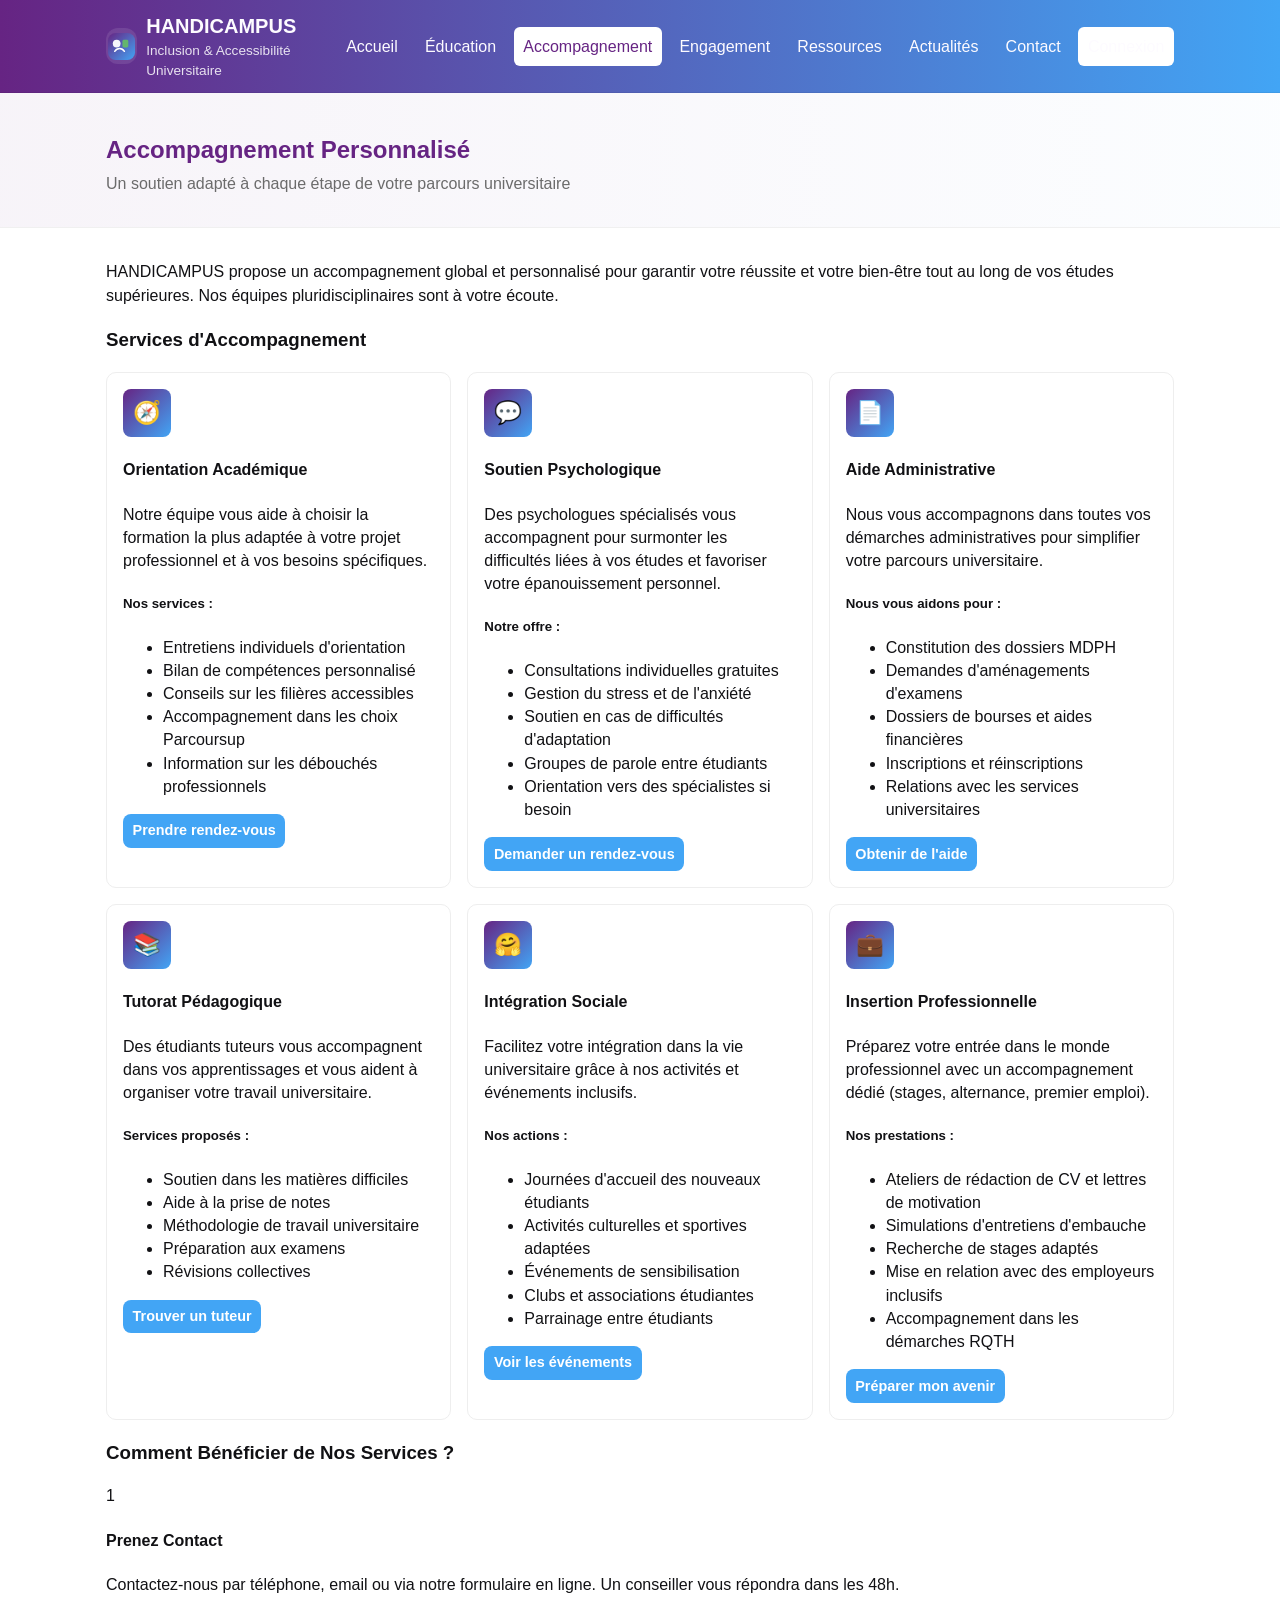
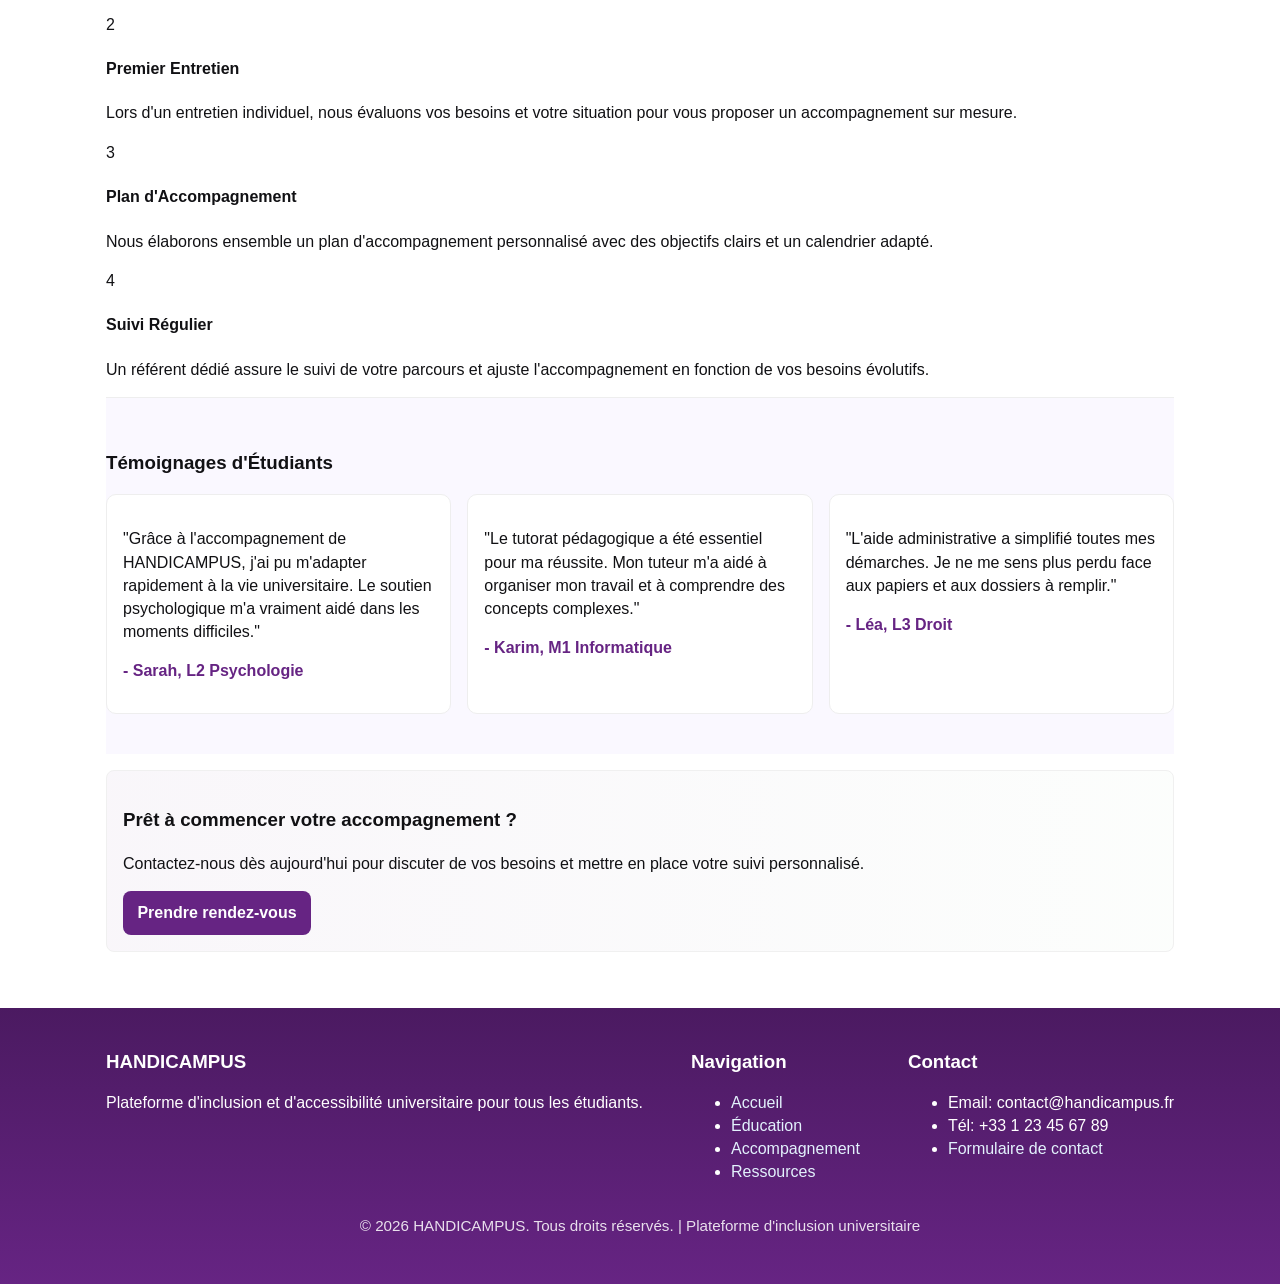
==== pages/accompagnement.html @ 8216fc27 "Add files via upload" ====
<!DOCTYPE html>
<html lang="fr">
<head>
    <meta charset="UTF-8">
    <meta name="viewport" content="width=device-width, initial-scale=1.0">
    <meta name="description" content="Services d'accompagnement personnalisé pour les étudiants en situation de handicap">
    <title>Accompagnement - HANDICAMPUS</title>
    <link rel="stylesheet" href="../css/style.css">
</head>
<body>
    <header class="main-header">
        <div class="container">
            <div class="logo">
                <div class="logo-mark" aria-hidden="true">
                    <img src="../assets/images/logo-symbol.svg" alt="">
                </div>
                <div>
                    <h1><a href="../index.html">HANDICAMPUS</a></h1>
                    <p class="tagline">Inclusion & Accessibilité Universitaire</p>
                </div>
            </div>
            <nav class="main-nav" role="navigation" aria-label="Navigation principale">
                <button class="menu-toggle" aria-label="Ouvrir le menu" aria-expanded="false">
                    <span></span>
                    <span></span>
                    <span></span>
                </button>
                <ul class="nav-list">
                    <li><a href="../index.html">Accueil</a></li>
                    <li><a href="education.html">Éducation</a></li>
                    <li><a href="accompagnement.html" class="active" aria-current="page">Accompagnement</a></li>
                    <li><a href="engagement.html">Engagement</a></li>
                    <li><a href="ressources.html">Ressources</a></li>
                    <li><a href="actualites.html">Actualités</a></li>
                    <li><a href="contact.html">Contact</a></li>
                    <li><a href="connexion.html" class="btn-connexion">Connexion</a></li>
                </ul>
            </nav>
        </div>
    </header>

    <main>
        <section class="page-header">
            <div class="container">
                <h2>Accompagnement Personnalisé</h2>
                <p>Un soutien adapté à chaque étape de votre parcours universitaire</p>
            </div>
        </section>

        <section class="content-section">
            <div class="container">
                <div class="intro-text">
                    <p>
                        HANDICAMPUS propose un accompagnement global et personnalisé pour garantir votre réussite 
                        et votre bien-être tout au long de vos études supérieures. Nos équipes pluridisciplinaires 
                        sont à votre écoute.
                    </p>
                </div>

                <h3 class="subsection-title">Services d'Accompagnement</h3>
                <div class="services-grid">
                    <article class="service-card">
                        <div class="service-header">
                            <div class="service-icon orientation-icon" aria-hidden="true"></div>
                            <h4>Orientation Académique</h4>
                        </div>
                        <div class="service-content">
                            <p>
                                Notre équipe vous aide à choisir la formation la plus adaptée à votre projet 
                                professionnel et à vos besoins spécifiques.
                            </p>
                            <h5>Nos services :</h5>
                            <ul>
                                <li>Entretiens individuels d'orientation</li>
                                <li>Bilan de compétences personnalisé</li>
                                <li>Conseils sur les filières accessibles</li>
                                <li>Accompagnement dans les choix Parcoursup</li>
                                <li>Information sur les débouchés professionnels</li>
                            </ul>
                            <a href="contact.html" class="btn btn-small btn-secondary">Prendre rendez-vous</a>
                        </div>
                    </article>

                    <article class="service-card">
                        <div class="service-header">
                            <div class="service-icon psycho-icon" aria-hidden="true"></div>
                            <h4>Soutien Psychologique</h4>
                        </div>
                        <div class="service-content">
                            <p>
                                Des psychologues spécialisés vous accompagnent pour surmonter les difficultés 
                                liées à vos études et favoriser votre épanouissement personnel.
                            </p>
                            <h5>Notre offre :</h5>
                            <ul>
                                <li>Consultations individuelles gratuites</li>
                                <li>Gestion du stress et de l'anxiété</li>
                                <li>Soutien en cas de difficultés d'adaptation</li>
                                <li>Groupes de parole entre étudiants</li>
                                <li>Orientation vers des spécialistes si besoin</li>
                            </ul>
                            <a href="contact.html" class="btn btn-small btn-secondary">Demander un rendez-vous</a>
                        </div>
                    </article>

                    <article class="service-card">
                        <div class="service-header">
                            <div class="service-icon admin-icon" aria-hidden="true"></div>
                            <h4>Aide Administrative</h4>
                        </div>
                        <div class="service-content">
                            <p>
                                Nous vous accompagnons dans toutes vos démarches administratives pour simplifier 
                                votre parcours universitaire.
                            </p>
                            <h5>Nous vous aidons pour :</h5>
                            <ul>
                                <li>Constitution des dossiers MDPH</li>
                                <li>Demandes d'aménagements d'examens</li>
                                <li>Dossiers de bourses et aides financières</li>
                                <li>Inscriptions et réinscriptions</li>
                                <li>Relations avec les services universitaires</li>
                            </ul>
                            <a href="contact.html" class="btn btn-small btn-secondary">Obtenir de l'aide</a>
                        </div>
                    </article>

                    <article class="service-card">
                        <div class="service-header">
                            <div class="service-icon tutorat-icon" aria-hidden="true"></div>
                            <h4>Tutorat Pédagogique</h4>
                        </div>
                        <div class="service-content">
                            <p>
                                Des étudiants tuteurs vous accompagnent dans vos apprentissages et vous aident 
                                à organiser votre travail universitaire.
                            </p>
                            <h5>Services proposés :</h5>
                            <ul>
                                <li>Soutien dans les matières difficiles</li>
                                <li>Aide à la prise de notes</li>
                                <li>Méthodologie de travail universitaire</li>
                                <li>Préparation aux examens</li>
                                <li>Révisions collectives</li>
                            </ul>
                            <a href="contact.html" class="btn btn-small btn-secondary">Trouver un tuteur</a>
                        </div>
                    </article>

                    <article class="service-card">
                        <div class="service-header">
                            <div class="service-icon integration-icon" aria-hidden="true"></div>
                            <h4>Intégration Sociale</h4>
                        </div>
                        <div class="service-content">
                            <p>
                                Facilitez votre intégration dans la vie universitaire grâce à nos activités 
                                et événements inclusifs.
                            </p>
                            <h5>Nos actions :</h5>
                            <ul>
                                <li>Journées d'accueil des nouveaux étudiants</li>
                                <li>Activités culturelles et sportives adaptées</li>
                                <li>Événements de sensibilisation</li>
                                <li>Clubs et associations étudiantes</li>
                                <li>Parrainage entre étudiants</li>
                            </ul>
                            <a href="actualites.html" class="btn btn-small btn-secondary">Voir les événements</a>
                        </div>
                    </article>

                    <article class="service-card">
                        <div class="service-header">
                            <div class="service-icon insertion-icon" aria-hidden="true"></div>
                            <h4>Insertion Professionnelle</h4>
                        </div>
                        <div class="service-content">
                            <p>
                                Préparez votre entrée dans le monde professionnel avec un accompagnement dédié 
                                (stages, alternance, premier emploi).
                            </p>
                            <h5>Nos prestations :</h5>
                            <ul>
                                <li>Ateliers de rédaction de CV et lettres de motivation</li>
                                <li>Simulations d'entretiens d'embauche</li>
                                <li>Recherche de stages adaptés</li>
                                <li>Mise en relation avec des employeurs inclusifs</li>
                                <li>Accompagnement dans les démarches RQTH</li>
                            </ul>
                            <a href="contact.html" class="btn btn-small btn-secondary">Préparer mon avenir</a>
                        </div>
                    </article>
                </div>

                <h3 class="subsection-title">Comment Bénéficier de Nos Services ?</h3>
                <div class="process-steps">
                    <article class="step-card">
                        <div class="step-number">1</div>
                        <h4>Prenez Contact</h4>
                        <p>
                            Contactez-nous par téléphone, email ou via notre formulaire en ligne. 
                            Un conseiller vous répondra dans les 48h.
                        </p>
                    </article>
                    <article class="step-card">
                        <div class="step-number">2</div>
                        <h4>Premier Entretien</h4>
                        <p>
                            Lors d'un entretien individuel, nous évaluons vos besoins et votre situation 
                            pour vous proposer un accompagnement sur mesure.
                        </p>
                    </article>
                    <article class="step-card">
                        <div class="step-number">3</div>
                        <h4>Plan d'Accompagnement</h4>
                        <p>
                            Nous élaborons ensemble un plan d'accompagnement personnalisé avec des objectifs 
                            clairs et un calendrier adapté.
                        </p>
                    </article>
                    <article class="step-card">
                        <div class="step-number">4</div>
                        <h4>Suivi Régulier</h4>
                        <p>
                            Un référent dédié assure le suivi de votre parcours et ajuste l'accompagnement 
                            en fonction de vos besoins évolutifs.
                        </p>
                    </article>
                </div>

                <div class="testimonials-section">
                    <h3 class="subsection-title">Témoignages d'Étudiants</h3>
                    <div class="testimonials-grid">
                        <article class="testimonial-card">
                            <p class="testimonial-text">
                                "Grâce à l'accompagnement de HANDICAMPUS, j'ai pu m'adapter rapidement à la vie 
                                universitaire. Le soutien psychologique m'a vraiment aidé dans les moments difficiles."
                            </p>
                            <p class="testimonial-author">- Sarah, L2 Psychologie</p>
                        </article>
                        <article class="testimonial-card">
                            <p class="testimonial-text">
                                "Le tutorat pédagogique a été essentiel pour ma réussite. Mon tuteur m'a aidé 
                                à organiser mon travail et à comprendre des concepts complexes."
                            </p>
                            <p class="testimonial-author">- Karim, M1 Informatique</p>
                        </article>
                        <article class="testimonial-card">
                            <p class="testimonial-text">
                                "L'aide administrative a simplifié toutes mes démarches. Je ne me sens plus perdu 
                                face aux papiers et aux dossiers à remplir."
                            </p>
                            <p class="testimonial-author">- Léa, L3 Droit</p>
                        </article>
                    </div>
                </div>

                <div class="cta-box">
                    <h3>Prêt à commencer votre accompagnement ?</h3>
                    <p>Contactez-nous dès aujourd'hui pour discuter de vos besoins et mettre en place votre suivi personnalisé.</p>
                    <a href="contact.html" class="btn btn-primary">Prendre rendez-vous</a>
                </div>
            </div>
        </section>
    </main>

    <footer class="main-footer">
        <div class="container">
            <div class="footer-content">
                <div class="footer-section">
                    <h3>HANDICAMPUS</h3>
                    <p>Plateforme d'inclusion et d'accessibilité universitaire pour tous les étudiants.</p>
                </div>
                <div class="footer-section">
                    <h3>Navigation</h3>
                    <ul>
                        <li><a href="../index.html">Accueil</a></li>
                        <li><a href="education.html">Éducation</a></li>
                        <li><a href="accompagnement.html">Accompagnement</a></li>
                        <li><a href="ressources.html">Ressources</a></li>
                    </ul>
                </div>
                <div class="footer-section">
                    <h3>Contact</h3>
                    <ul>
                        <li>Email: contact@handicampus.fr</li>
                        <li>Tél: +33 1 23 45 67 89</li>
                        <li><a href="contact.html">Formulaire de contact</a></li>
                    </ul>
                </div>
            </div>
            <div class="footer-bottom">
                <p>&copy; 2026 HANDICAMPUS. Tous droits réservés. | Plateforme d'inclusion universitaire</p>
            </div>
        </div>
    </footer>

    <script src="../js/main.js"></script>
</body>
</html>
---- css/style.css ----
/* HANDICAMPUS - style.css
   Charte graphique: violet #662483, bleu clair #42A5F5, vert #66BB6A
   Typographie: Segoe UI, Helvetica Neue, Arial, sans-serif (équivalent Myriad Pro)
   Accessibility-first styles, responsive with Flexbox
*/
:root{
  --color-primary: #662483;
  --color-secondary: #42A5F5;
  --color-accent: #66BB6A;
  --bg: #ffffff;
  --text: #111114;
  --muted: #6b6b6b;
  --max-width: 1100px;
  --radius: 8px;
  --focus: 3px solid color-mix(in srgb, var(--color-secondary) 48%, black 10%);
}

/* Base */
*{box-sizing: border-box}
html,body{height:100%}
body{
  margin:0;
  font-family: "Segoe UI", "Helvetica Neue", Arial, sans-serif;
  background:var(--bg);
  color:var(--text);
  line-height:1.45;
  -webkit-font-smoothing:antialiased;
}
.container{max-width:var(--max-width);margin:0 auto;padding:1rem}
a{color:var(--color-primary);text-decoration:none}
a:focus{outline:var(--focus);outline-offset:3px}

/* Utility: visually-hidden for screen readers */
.visually-hidden{position:absolute!important;height:1px;width:1px;overflow:hidden;clip:rect(1px,1px,1px,1px);white-space:nowrap;border:0;padding:0;margin:-1px}

/* Header */
.main-header{
  background:linear-gradient(90deg,var(--color-primary),var(--color-secondary));
  border-bottom:1px solid rgba(0,0,0,0.06);
  color:#fff;
}
.main-header .container{display:flex;align-items:center;justify-content:space-between;padding:0.75rem 1rem}
.logo{display:flex;align-items:center;gap:0.6rem}
.logo-mark{width:36px;height:36px;border-radius:12px;overflow:hidden;display:flex;align-items:center;justify-content:center;background:rgba(255,255,255,0.1)}
.logo-mark img{max-width:100%;height:auto;display:block}
.logo h1{font-size:1.25rem;margin:0;color:#fff}
.logo .tagline{margin:0;font-size:0.85rem;color:rgba(255,255,255,0.85)}
.main-header a{color:#fdfbff}
.main-header a:hover{color:#ffffff}

/* Navigation */
.main-nav{position:relative}
.menu-toggle{display:none;background:none;border:0;padding:0.35rem;cursor:pointer}
.menu-toggle span{display:block;width:22px;height:2px;background:#fff;margin:4px 0;border-radius:2px}
.nav-list{list-style:none;margin:0;padding:0;display:flex;gap:0.5rem;align-items:center}
.nav-list li a{display:inline-block;padding:0.5rem 0.6rem;border-radius:6px;color:#fdfbff}
.nav-list li a:focus{box-shadow:0 0 0 4px rgba(66,165,245,0.12)}
.nav-list li a.active, .nav-list li a[aria-current="page"]{background:#ffffff;color:var(--color-primary)}
.btn-connexion{background:#ffffff;color:var(--color-primary);padding:0.45rem 0.6rem;border-radius:6px}
.btn-connexion:focus{outline:var(--focus)}

/* Hero */
.hero{padding:2.5rem 0;background:linear-gradient(135deg, rgba(102,36,131,0.08), rgba(66,165,245,0.06))}
.hero .container{display:flex;flex-wrap:wrap;align-items:center;gap:2rem}
.hero-content{flex:1 1 260px;display:flex;flex-direction:column;gap:1rem}
.hero-title{font-size:1.6rem;color:var(--color-primary);margin:0}
.hero-description{color:var(--muted);margin:0}
.hero-buttons{display:flex;gap:0.6rem;flex-wrap:wrap}
.hero-illustration{flex:1 1 260px;display:flex;justify-content:center}
.hero-illustration img{max-width:100%;height:auto;display:block}
.btn{display:inline-block;padding:0.65rem 0.9rem;border-radius:8px;border:0;cursor:pointer;font-weight:600}
.btn-primary{background:var(--color-primary);color:#fff}
.btn-primary:focus{outline:var(--focus)}
.btn-secondary{background:var(--color-secondary);color:#fff}
.btn-secondary:focus{outline:var(--focus)}
.btn-light{background:#fff;border:1px solid #e6e6e6;color:var(--text)}
.btn-small{padding:0.4rem 0.6rem;font-size:0.9rem}
.btn-full{width:100%}

/* Sections & cards */
.section-title{font-size:1.25rem;color:var(--color-primary);margin-bottom:0.75rem}
.values-grid, .quick-grid, .info-grid, .services-grid, .partners-grid, .video-grid, .testimonials-grid{display:grid;gap:1rem}
.values-grid{grid-template-columns:repeat(auto-fit,minmax(200px,1fr));}
.quick-grid{grid-template-columns:repeat(auto-fit,minmax(200px,1fr));}
.info-grid{grid-template-columns:repeat(auto-fit,minmax(240px,1fr));}
.services-grid{grid-template-columns:repeat(auto-fit,minmax(320px,1fr));}
.partners-grid{grid-template-columns:repeat(auto-fit,minmax(220px,1fr));}
.video-grid{grid-template-columns:repeat(auto-fit,minmax(220px,1fr));}
.testimonials-grid{grid-template-columns:repeat(auto-fit,minmax(220px,1fr));}

.value-card, .quick-card, .info-card, .service-card, .partner-card, .video-card, .testimonial-card{background:#fff;border:1px solid #eee;padding:1rem;border-radius:10px}
.value-icon, .quick-icon, .card-icon, .service-icon{
  width:48px;
  height:48px;
  border-radius:8px;
  background:linear-gradient(135deg,var(--color-primary),var(--color-secondary));
  margin-bottom:0.5rem;
  display:flex;
  align-items:center;
  justify-content:center;
  color:#fff;
  font-size:1.4rem;
}

/* Icônes symboliques (emoji décoratifs, aria-hidden=true dans le HTML) */
.quick-icon::before,
.card-icon::before,
.service-icon::before,
.contact-icon::before{
  content:"";
}

/* Accès rapide - accueil */
.education-icon::before{content:"📘";}
.support-icon::before{content:"🤝";}
.engagement-icon::before{content:"🌍";}
.resources-icon::before{content:"📂";}

/* Page Éducation - cartes bourses & aides */
.bourse-icon::before{content:"💶";}
.aide-icon::before{content:"🧩";}
.transport-icon::before{content:"🚌";}
.materiel-icon::before{content:"💻";}

/* Page Accompagnement - services */
.orientation-icon::before{content:"🧭";}
.psycho-icon::before{content:"💬";}
.admin-icon::before{content:"📄";}
.tutorat-icon::before{content:"📚";}
.integration-icon::before{content:"🤗";}
.insertion-icon::before{content:"💼";}

/* Page Contact - moyens de contact */
.phone-icon::before{content:"📞";}
.email-icon::before{content:"✉️";}
.location-icon::before{content:"📍";}
.schedule-icon::before{content:"🕒";}

/* Page Administration - tuiles de stats */
.stat-card .stat-icon{
  width:40px;
  height:40px;
  border-radius:50%;
  background:linear-gradient(135deg,var(--color-secondary),var(--color-primary));
  display:flex;
  align-items:center;
  justify-content:center;
  color:#fff;
  font-size:1.3rem;
}
.users-icon::before{content:"👥";}
.messages-icon::before{content:"💌";}
.content-icon::before{content:"📝";}
.visits-icon::before{content:"📊";}

/* Info lists & checklists */
.check-list{list-style:disc;margin-left:1.2rem}
.resources-list{list-style:none;padding:0;margin:0;display:grid;gap:0.8rem}
.resource-item{display:flex;gap:0.8rem;align-items:flex-start}
.resource-icon{width:48px;height:48px;border-radius:6px;background:#f6f6f6}
.resource-link{display:inline-block;margin-top:0.4rem;color:var(--color-secondary)}

/* Page Éducation - cartes plus visuelles */
.page-header{padding:1.5rem 0 1rem;border-bottom:1px solid #f0f0f0;background:linear-gradient(90deg,rgba(102,36,131,0.05),rgba(66,165,245,0.02))}
.page-header h2{margin:0 0 0.25rem 0;color:var(--color-primary)}
.page-header p{margin:0;color:var(--muted)}

.content-section .intro-text{margin-bottom:1.2rem}

.info-card{
  position:relative;
  padding-top:1.2rem;
  border-radius:14px;
  border:1px solid #e2e2f2;
  box-shadow:0 6px 18px rgba(0,0,0,0.03);
  transition:transform 0.15s ease, box-shadow 0.15s ease;
}
.info-card::before{
  content:"";
  position:absolute;
  inset:0;
  border-radius:14px;
  border-top:4px solid var(--color-primary);
  opacity:0.85;
  pointer-events:none;
}
.info-card:hover{
  transform:translateY(-2px);
  box-shadow:0 10px 24px rgba(0,0,0,0.06);
}
.info-card h4{margin-top:0.4rem;margin-bottom:0.4rem;color:var(--color-primary);font-size:1.05rem}
.info-card p{margin-top:0;margin-bottom:0.4rem;color:var(--muted)}
.info-card ul{margin:0.1rem 0 0.2rem 1.1rem}

.card-icon{margin-bottom:0.4rem}
.bourse-icon{background:linear-gradient(135deg,#662483,#42A5F5)}
.aide-icon{background:linear-gradient(135deg,#42A5F5,#66BB6A)}
.transport-icon{background:linear-gradient(135deg,#42A5F5,#ffffff)}
.materiel-icon{background:linear-gradient(135deg,#662483,#66BB6A)}

.amenagements-section{display:grid;grid-template-columns:repeat(auto-fit,minmax(260px,1fr));gap:1rem;margin-top:0.7rem}
.amenagement-block{
  background:#faf8ff;
  border-radius:14px;
  border:1px solid #e0d7f5;
  padding:1rem;
  position:relative;
  overflow:hidden;
}
.amenagement-block::before{
  content:"";
  position:absolute;
  right:-40px;
  top:-40px;
  width:120px;
  height:120px;
  border-radius:50%;
  background:radial-gradient(circle at center, rgba(102,36,131,0.16), transparent 60%);
}
.amenagement-block h4{margin-top:0;margin-bottom:0.4rem;color:var(--color-primary)}
.amenagement-block p{margin-top:0;margin-bottom:0.4rem;color:var(--muted)}

.droits-section{display:grid;grid-template-columns:repeat(auto-fit,minmax(220px,1fr));gap:0.9rem;margin-top:0.7rem}
.droit-card{
  background:#ffffff;
  border-radius:12px;
  border:1px solid #e4e4e4;
  padding:0.8rem 0.9rem;
  position:relative;
}
.droit-card::before{
  content:"";
  position:absolute;
  left:0;
  top:0;
  bottom:0;
  width:4px;
  border-radius:12px 0 0 12px;
  background:linear-gradient(180deg,#42A5F5,#66BB6A);
}
.droit-card h4{margin:0 0 0.3rem 0;color:var(--color-primary);font-size:1.02rem}
.droit-card p{margin:0;color:var(--muted);font-size:0.96rem}

/* Forms */
input[type="text"],input[type="email"],input[type="tel"],select,textarea{width:100%;padding:0.6rem;border:1px solid #d9d9d9;border-radius:6px;font-size:1rem}
input:focus,select:focus,textarea:focus{outline:var(--focus);border-color:var(--color-secondary)}
.form-group{margin-bottom:0.85rem}
.error-message{color:#b00020;font-size:0.9rem;height:1.1rem}
.success-message{border:1px solid var(--color-accent);background:#f1fff3;padding:1rem;border-radius:8px}

/* Contact layout */
.contact-layout{display:grid;grid-template-columns:1fr 1fr;gap:1.2rem}
.contact-info{padding:0.5rem}
.contact-form-section{padding:0.5rem}
.contact-card{display:flex;gap:0.8rem;align-items:flex-start;padding:0.6rem;border-radius:8px;background:#fafafa;border:1px solid #f0f0f0}
.contact-icon{width:48px;height:48px;background:#fff;border-radius:8px}

/* Admin styles */
.admin-main{padding:1.5rem}
.admin-welcome{margin-bottom:1rem}
.stats-grid{display:grid;grid-template-columns:repeat(auto-fit,minmax(200px,1fr));gap:1rem}
.stat-card{background:#fff;border-radius:8px;padding:1rem;border:1px solid #eee;display:flex;gap:0.8rem;align-items:center}
.admin-table{width:100%;border-collapse:collapse}
.admin-table th, .admin-table td{padding:0.6rem;border-bottom:1px solid #eee;text-align:left}
.badge{padding:0.2rem 0.45rem;border-radius:6px;font-size:0.85rem}
.badge-success{background:#eaf9f0;color:var(--color-accent)}
.badge-info{background:#eef7ff;color:var(--color-secondary)}
.badge-warning{background:#fff7e6;color:#f29e2e}

/* Actualités - image à la une */
.article-image{
  min-height:220px;
  border-radius:12px;
  background-image:url('../assets/images/news-hero.svg');
  background-size:cover;
  background-position:center;
  background-repeat:no-repeat;
  box-shadow:0 10px 25px rgba(0,0,0,0.08);
}

/* Témoignage vidéo - accueil */
.testimonials-section{padding:2rem 0 2.5rem;background:#faf8ff;border-top:1px solid #eee}
.testimonials-header h2{margin:0 0 0.3rem 0;color:var(--color-primary)}
.testimonials-header p{margin:0;color:var(--muted)}
.testimonials-layout{display:flex;flex-wrap:wrap;gap:1.5rem;align-items:center;margin-top:1.1rem}
.testimonial-highlight{flex:1 1 260px}
.testimonial-quote{margin:0 0 0.6rem 0;font-style:italic;color:var(--muted)}
.testimonial-author{margin:0 0 0.9rem 0;font-weight:600;color:var(--color-primary)}
.testimonial-visual{flex:1 1 260px;display:flex;justify-content:center}
.video-thumb{
  width:100%;
  max-width:360px;
  aspect-ratio:16/9;
  border-radius:16px;
  background:linear-gradient(135deg,var(--color-primary),var(--color-secondary));
  display:flex;
  align-items:center;
  justify-content:center;
  position:relative;
  box-shadow:0 14px 32px rgba(0,0,0,0.18);
}
.video-play-icon{
  width:72px;
  height:72px;
  border-radius:50%;
  background:#fff;
  color:var(--color-primary);
  display:flex;
  align-items:center;
  justify-content:center;
  font-size:2rem;
  box-shadow:0 6px 18px rgba(0,0,0,0.18);
}

/* Modal générique */
.modal[hidden]{display:none}
.modal{
  position:fixed;
  inset:0;
  display:flex;
  align-items:center;
  justify-content:center;
  z-index:1000;
}
.modal-backdrop{
  position:absolute;
  inset:0;
  background:rgba(0,0,0,0.5);
}
.modal-dialog{
  position:relative;
  background:#ffffff;
  border-radius:14px;
  max-width:720px;
  width:90%;
  padding:1rem 1.25rem 1.25rem;
  box-shadow:0 16px 40px rgba(0,0,0,0.35);
  z-index:1;
}
.modal-close{
  position:absolute;
  top:0.4rem;
  right:0.6rem;
  border:0;
  background:none;
  font-size:1.6rem;
  cursor:pointer;
}
.modal-body{margin-top:0.75rem}
.video-wrapper{
  position:relative;
  width:100%;
  padding-bottom:56.25%;
  border-radius:12px;
  overflow:hidden;
}
.video-wrapper iframe{
  position:absolute;
  inset:0;
  width:100%;
  height:100%;
}

@media (max-width:700px){
  .testimonials-layout{flex-direction:column}
}

/* Footer */
.main-footer{
  border-top:none;
  padding:1.5rem 0 1rem;
  margin-top:2.5rem;
  background:linear-gradient(180deg,#4b1a61,#662483);
  color:#fff;
}
.footer-content{display:flex;flex-wrap:wrap;gap:1rem;justify-content:space-between}
.footer-section h3{margin:0 0 0.4rem 0}
.main-footer a{color:#e3f2fd}
.main-footer a:hover{color:#ffffff}
.footer-bottom{text-align:center;margin-top:0.8rem;color:rgba(255,255,255,0.86);font-size:0.95rem}

/* Responsiveness */
@media (max-width:900px){
  .container{padding:0.75rem}
  .contact-layout{grid-template-columns:1fr}
  .menu-toggle{display:block}
  .nav-list{position:absolute;right:1rem;top:54px;flex-direction:column;background:#fff;padding:0.6rem;border-radius:8px;border:1px solid #eee;display:none;min-width:200px}
  .nav-list li a{color:var(--color-primary)}
  .nav-list.show{display:flex}
}

@media (max-width:600px){
  .hero-title{font-size:1.2rem}
  .values-grid{grid-template-columns:1fr}
  .info-grid{grid-template-columns:1fr}
}

/* small helpers */
.centered{text-align:center}
.lead-text{font-size:1.05rem;color:var(--muted)}
.cta-box{background:linear-gradient(90deg,rgba(102,36,131,0.04),rgba(102,183,106,0.02));padding:1rem;border-radius:8px;border:1px solid #f0f0f0;margin-top:1rem}

/* focus-visible improvement for keyboard users */
:focus:not(:focus-visible){outline:none}
:focus-visible{outline:var(--focus);outline-offset:2px}
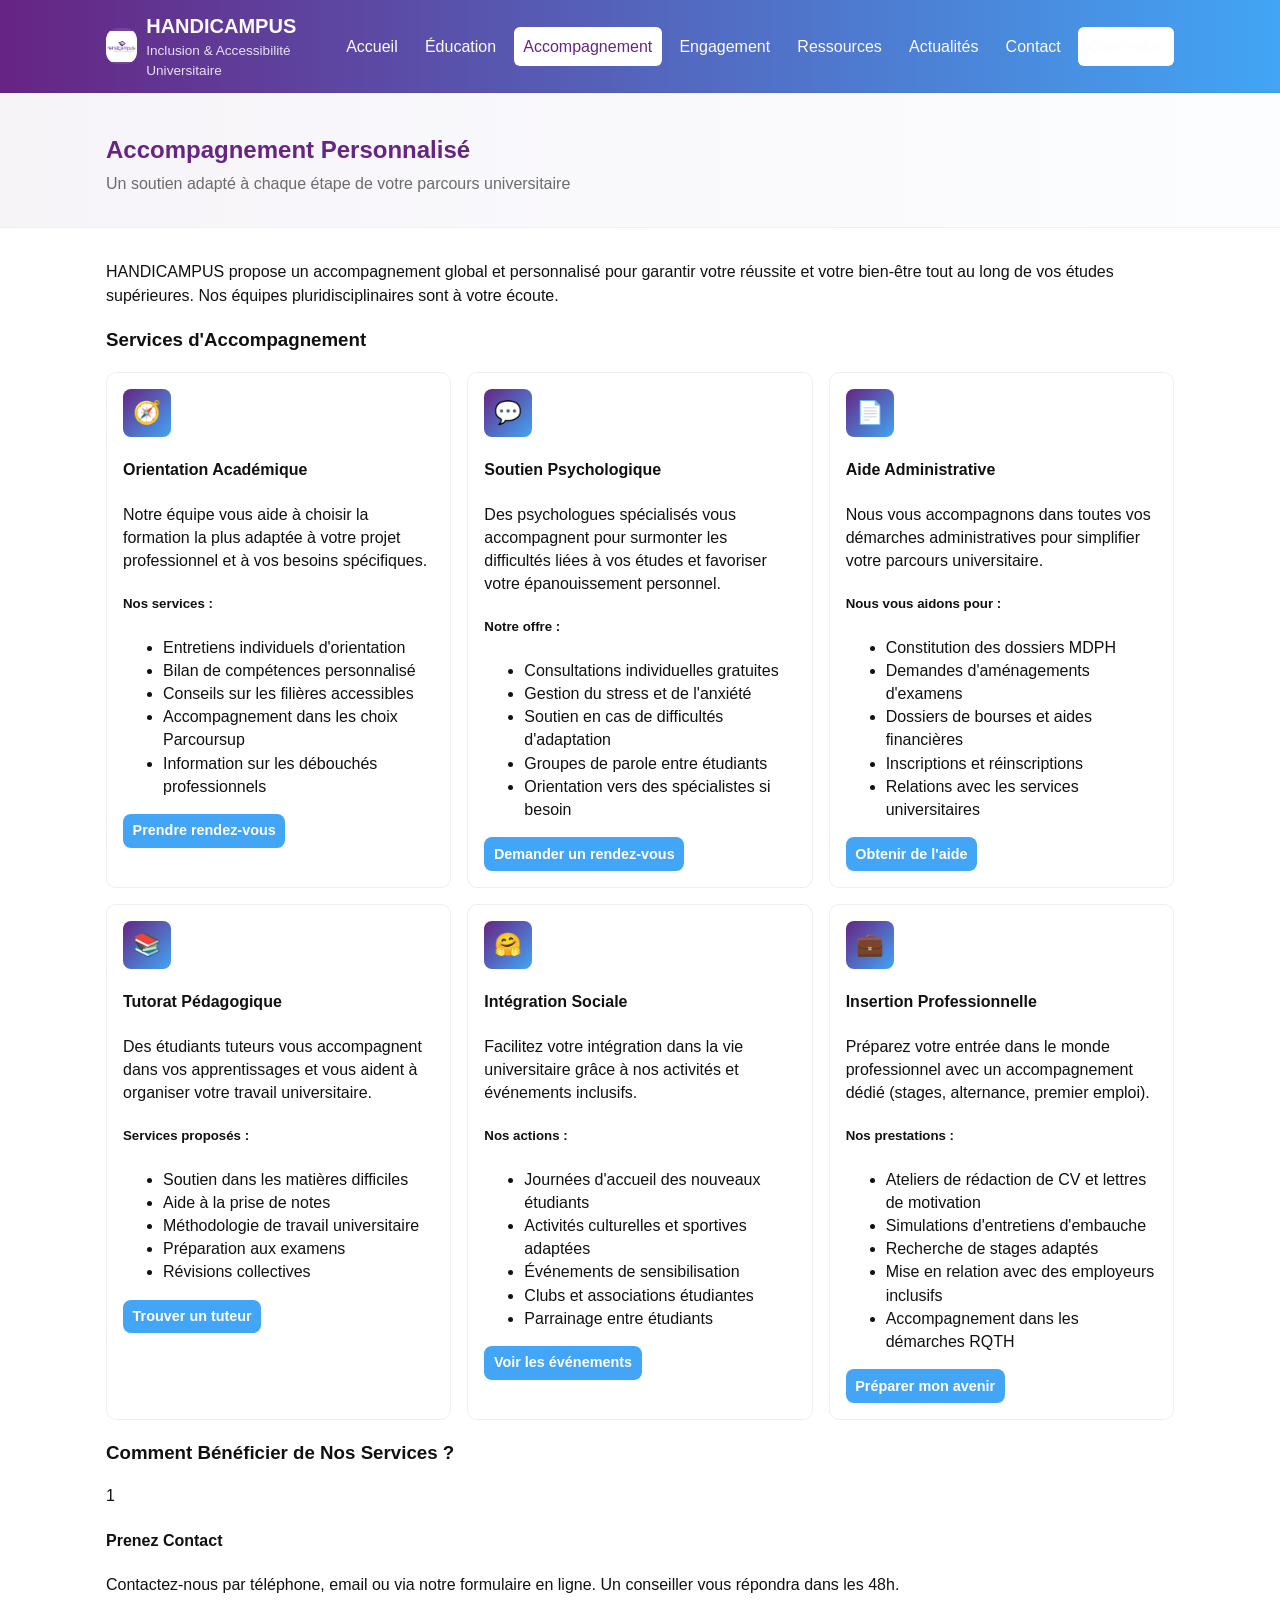
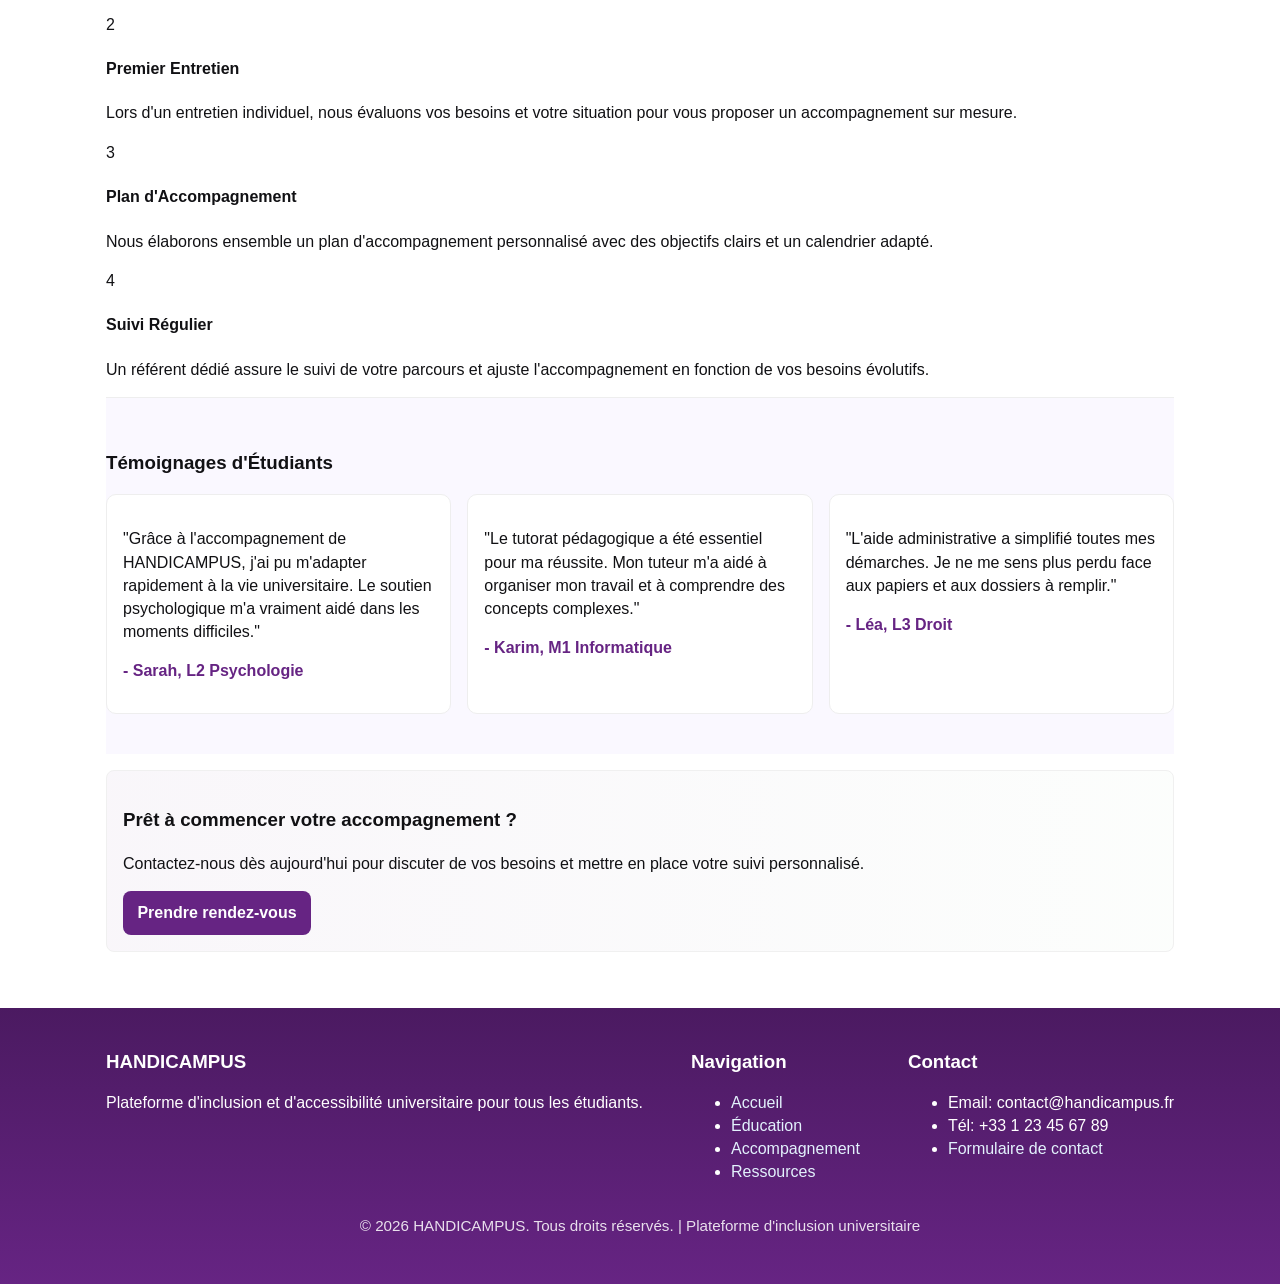
==== commit 48670bf0: "Add favicon and update logo in accompagnement.html Added a favicon link and updated logo image in th" ====
--- a/pages/accompagnement.html
+++ b/pages/accompagnement.html
@@ -6,13 +6,14 @@
     <meta name="description" content="Services d'accompagnement personnalisé pour les étudiants en situation de handicap">
     <title>Accompagnement - HANDICAMPUS</title>
     <link rel="stylesheet" href="../css/style.css">
+        <link rel="shortcut icon" href="assets/images/LOGO1 ROOM.jpg" type="image/x-icon">
 </head>
 <body>
     <header class="main-header">
         <div class="container">
             <div class="logo">
                 <div class="logo-mark" aria-hidden="true">
-                    <img src="../assets/images/logo-symbol.svg" alt="">
+                    <img src="../assets/images/LOGO1 ROOM.jpg" alt="">
                 </div>
                 <div>
                     <h1><a href="../index.html">HANDICAMPUS</a></h1>
@@ -298,3 +299,4 @@
     <script src="../js/main.js"></script>
 </body>
 </html>
+
